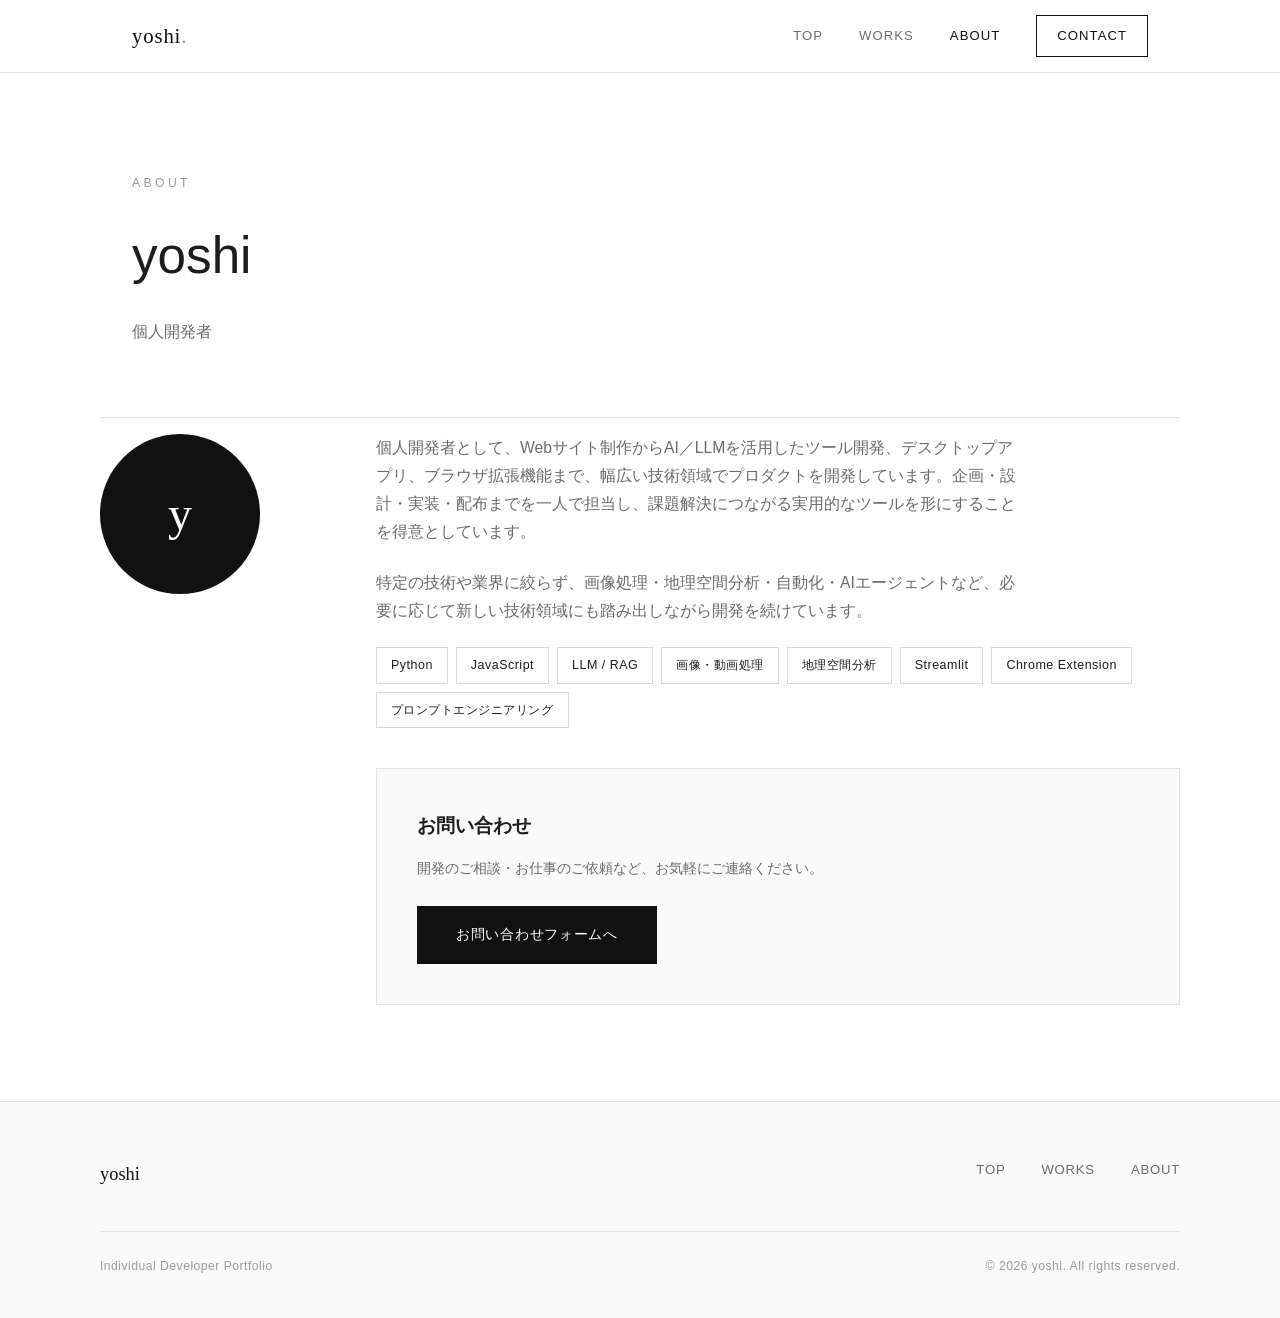
==== about.html @ 0b4eb1fd "Initial portfolio site commit" ====
<!DOCTYPE html>
<html lang="ja">
<head>
  <meta charset="UTF-8">
  <meta name="viewport" content="width=device-width, initial-scale=1.0">
  <title>About | yoshi Portfolio</title>
  <link rel="stylesheet" href="assets/style.css">
</head>
<body>

<header>
  <div class="header-inner">
    <a href="index.html" class="logo">yoshi<span class="dot">.</span></a>
    <nav>
      <a href="index.html" class="nav-link">Top</a>
      <a href="works.html" class="nav-link">Works</a>
      <a href="about.html" class="nav-link active">About</a>
      <a href="about.html#contact" class="nav-cta">Contact</a>
    </nav>
  </div>
</header>

<section class="page-head">
  <div class="eyebrow">About</div>
  <h1>yoshi</h1>
  <p>個人開発者</p>
</section>

<section class="about-section">
  <div class="about-inner">
    <div>
      <div class="avatar">y</div>
    </div>
    <div class="about-body">
      <p>個人開発者として、Webサイト制作からAI／LLMを活用したツール開発、デスクトップアプリ、ブラウザ拡張機能まで、幅広い技術領域でプロダクトを開発しています。企画・設計・実装・配布までを一人で担当し、課題解決につながる実用的なツールを形にすることを得意としています。</p>
      <p>特定の技術や業界に絞らず、画像処理・地理空間分析・自動化・AIエージェントなど、必要に応じて新しい技術領域にも踏み出しながら開発を続けています。</p>

      <div class="skill-row">
        <span class="skill">Python</span>
        <span class="skill">JavaScript</span>
        <span class="skill">LLM / RAG</span>
        <span class="skill">画像・動画処理</span>
        <span class="skill">地理空間分析</span>
        <span class="skill">Streamlit</span>
        <span class="skill">Chrome Extension</span>
        <span class="skill">プロンプトエンジニアリング</span>
      </div>

      <div class="contact-box" id="contact">
        <h3>お問い合わせ</h3>
        <p>開発のご相談・お仕事のご依頼など、お気軽にご連絡ください。</p>
        <a href="#" class="btn btn-dark">お問い合わせフォームへ</a>
      </div>
    </div>
  </div>
</section>

<footer>
  <div class="footer-inner">
    <a href="index.html" class="footer-logo">yoshi</a>
    <nav class="footer-nav">
      <a href="index.html">Top</a>
      <a href="works.html">Works</a>
      <a href="about.html">About</a>
    </nav>
  </div>
  <div class="footer-bottom">
    <span>Individual Developer Portfolio</span>
    <span>&copy; 2026 yoshi. All rights reserved.</span>
  </div>
</footer>

</body>
</html>
---- assets/style.css ----
/* ===== RESET & BASE ===== */
*, *::before, *::after { box-sizing: border-box; margin: 0; padding: 0; }

:root {
  --black:   #111111;
  --ink:     #1d1d1d;
  --gray-9:  #2b2b2b;
  --gray-6:  #6b6b6b;
  --gray-4:  #9a9a9a;
  --gray-2:  #d8d8d8;
  --gray-1:  #ececec;
  --paper:   #ffffff;
  --bg:      #fafafa;
  --line:    #e3e3e3;
}

html { scroll-behavior: smooth; }

body {
  font-family: 'Helvetica Neue', 'Hiragino Kaku Gothic ProN', 'Noto Sans JP', Meiryo, sans-serif;
  color: var(--ink);
  background: var(--paper);
  line-height: 1.8;
  -webkit-font-smoothing: antialiased;
}

a { color: inherit; text-decoration: none; }
img { display: block; max-width: 100%; }
ul { list-style: none; }
.serif { font-family: 'Times New Roman', 'Yu Mincho', 'Hiragino Mincho ProN', serif; }

/* ===== HEADER ===== */
header {
  position: sticky; top: 0; z-index: 100;
  background: rgba(255,255,255,.92);
  backdrop-filter: blur(8px);
  border-bottom: 1px solid var(--line);
}
.header-inner {
  max-width: 1080px; margin: 0 auto; padding: 0 32px;
  height: 72px; display: flex; align-items: center; justify-content: space-between;
}
.logo {
  font-family: 'Times New Roman', serif; font-size: 1.3rem; letter-spacing: .04em;
  color: var(--black);
}
.logo .dot { color: var(--gray-4); }
nav { display: flex; gap: 36px; align-items: center; }
nav a.nav-link { font-size: .82rem; letter-spacing: .08em; color: var(--gray-6); text-transform: uppercase; transition: color .2s; }
nav a.nav-link:hover, nav a.nav-link.active { color: var(--black); }
nav .nav-cta { border: 1px solid var(--black); color: var(--black); padding: 8px 20px; font-size: .82rem; letter-spacing: .08em; text-transform: uppercase; transition: all .2s; }
nav .nav-cta:hover { background: var(--black); color: var(--paper); }

/* ===== HERO (index) ===== */
.hero { max-width: 1080px; margin: 0 auto; padding: 120px 32px 96px; border-bottom: 1px solid var(--line); }
.hero .eyebrow { font-size: .76rem; letter-spacing: .28em; text-transform: uppercase; color: var(--gray-4); margin-bottom: 26px; }
.hero h1 { font-size: clamp(2.1rem, 5.5vw, 3.6rem); font-weight: 400; line-height: 1.35; margin-bottom: 28px; max-width: 760px; }
.hero h1 b { font-weight: 700; }
.hero p { max-width: 560px; color: var(--gray-6); font-size: 1rem; margin-bottom: 40px; }
.hero-actions { display: flex; gap: 18px; flex-wrap: wrap; }

/* ===== BUTTONS ===== */
.btn { display: inline-block; font-size: .9rem; letter-spacing: .05em; padding: 15px 38px; transition: all .2s; border: 1px solid var(--black); }
.btn-dark { background: var(--black); color: var(--paper); }
.btn-dark:hover { background: var(--gray-9); transform: translateY(-2px); }
.btn-outline { background: transparent; color: var(--black); }
.btn-outline:hover { background: var(--black); color: var(--paper); transform: translateY(-2px); }

/* ===== PAGE HEAD (works / about / detail) ===== */
.page-head { max-width: 1080px; margin: 0 auto; padding: 100px 32px 70px; border-bottom: 1px solid var(--line); }
.page-head .eyebrow { font-size: .76rem; letter-spacing: .28em; text-transform: uppercase; color: var(--gray-4); margin-bottom: 26px; }
.page-head h1 { font-size: clamp(2rem, 5vw, 3.2rem); font-weight: 400; line-height: 1.35; margin-bottom: 28px; }
.page-head h1 b { font-weight: 700; }
.page-head p { max-width: 620px; color: var(--gray-6); font-size: 1rem; }

/* ===== WORK GRID (works.html / index excerpt) ===== */
.work-grid-section { padding: 64px 32px 100px; }
.work-grid-inner { max-width: 1080px; margin: 0 auto; }
.work-grid {
  display: grid; grid-template-columns: repeat(3, 1fr); gap: 48px 32px;
}
.work-card { display: block; }
.work-card .visual { margin-bottom: 22px; }
.work-card .tag-line { font-size: .76rem; letter-spacing: .14em; text-transform: uppercase; color: var(--gray-4); margin-bottom: 10px; }
.work-card h3 { font-size: 1.12rem; font-weight: 700; margin-bottom: 10px; letter-spacing: .01em; }
.work-card .desc { color: var(--gray-6); font-size: .88rem; margin-bottom: 14px; }
.work-card .tech-row { display: flex; flex-wrap: wrap; gap: 6px; }

/* ===== VISUAL (abstract patterns + photo) ===== */
.visual {
  aspect-ratio: 4 / 3; background: var(--bg); border: 1px solid var(--line);
  position: relative; overflow: hidden;
  display: flex; align-items: flex-end; justify-content: flex-start;
}
.visual .num {
  position: relative; z-index: 1; font-family: 'Times New Roman', serif;
  font-size: clamp(2.6rem, 6vw, 3.6rem); line-height: 1; padding: 20px 24px;
  color: var(--gray-2);
}
.visual.photo { align-items: stretch; justify-content: stretch; }
.visual.photo img { width: 100%; height: 100%; object-fit: cover; filter: grayscale(1) contrast(1.08); }
.visual.photo .num { position: absolute; left: 0; bottom: 0; color: rgba(255,255,255,.65); text-shadow: 0 1px 6px rgba(0,0,0,.5); }

.visual.p1::after { content: ''; position: absolute; inset: 0; background-image: linear-gradient(var(--gray-1) 1px, transparent 1px), linear-gradient(90deg, var(--gray-1) 1px, transparent 1px); background-size: 28px 28px; opacity: .8; }
.visual.p2::after { content: ''; position: absolute; inset: 0; background-image: repeating-linear-gradient(45deg, var(--gray-2) 0 2px, transparent 2px 18px); opacity: .7; }
.visual.p3::after { content: ''; position: absolute; inset: 0; background-image: radial-gradient(var(--gray-2) 1.5px, transparent 1.5px); background-size: 20px 20px; opacity: .9; }
.visual.p4::after { content: ''; position: absolute; inset: 0; background-image: repeating-radial-gradient(circle at 30% 120%, transparent 0 22px, var(--gray-2) 22px 23px); opacity: .8; }
.visual.p5::after { content: ''; position: absolute; inset: 0; background-image: repeating-linear-gradient(90deg, var(--gray-2) 0 1px, transparent 1px 14px); opacity: .8; }
.visual.p6::after { content: ''; position: absolute; inset: 0; background: repeating-conic-gradient(var(--gray-1) 0% 25%, transparent 0% 50%) 0 0 / 24px 24px; opacity: .9; }

/* ===== WORK DETAIL ===== */
.detail-section { padding: 56px 32px 60px; }
.detail-inner { max-width: 1080px; margin: 0 auto; }
.detail-item { display: grid; grid-template-columns: 1fr 1fr; gap: 56px; align-items: start; }
.detail-visual .visual { aspect-ratio: 1 / 1; }
.detail-body .work-meta { font-size: .76rem; letter-spacing: .2em; text-transform: uppercase; color: var(--gray-4); margin-bottom: 18px; }
.detail-body h2 { font-size: clamp(1.6rem, 3.4vw, 2.2rem); font-weight: 700; margin-bottom: 16px; letter-spacing: .01em; }
.detail-body .role { font-size: .84rem; letter-spacing: .04em; color: var(--gray-6); margin-bottom: 24px; }
.detail-body > p { color: var(--gray-6); font-size: .96rem; margin-bottom: 26px; }
.feat-list { margin-bottom: 28px; }
.feat-list li { font-size: .9rem; color: var(--ink); padding: 9px 0 9px 26px; position: relative; border-top: 1px solid var(--line); }
.feat-list li:first-child { border-top: none; }
.feat-list li::before { content: '—'; position: absolute; left: 0; color: var(--gray-4); }
.tech-row { display: flex; flex-wrap: wrap; gap: 8px; }
.tech { font-size: .73rem; letter-spacing: .04em; color: var(--gray-6); border: 1px solid var(--gray-2); padding: 4px 12px; }

/* PREV / NEXT */
.detail-pager { max-width: 1080px; margin: 0 auto; padding: 0 32px 96px; display: flex; justify-content: space-between; border-top: 1px solid var(--line); padding-top: 32px; margin-top: 24px; }
.detail-pager a { font-size: .82rem; letter-spacing: .06em; color: var(--gray-6); text-transform: uppercase; }
.detail-pager a:hover { color: var(--black); }
.detail-pager .back { text-align: center; }

/* ===== ABOUT ===== */
.about-section { padding: 16px 32px 96px; }
.about-inner { max-width: 1080px; margin: 0 auto; display: grid; grid-template-columns: 220px 1fr; gap: 56px; }
.avatar { width: 160px; height: 160px; border-radius: 50%; background: var(--black); color: var(--paper); display: flex; align-items: center; justify-content: center; font-family: 'Times New Roman', serif; font-size: 3rem; }
.about-body p { color: var(--gray-6); font-size: .98rem; margin-bottom: 22px; max-width: 640px; }
.skill-row { display: flex; flex-wrap: wrap; gap: 8px; margin-bottom: 40px; }
.skill { font-size: .78rem; letter-spacing: .04em; color: var(--ink); border: 1px solid var(--gray-2); padding: 6px 14px; }
.contact-box { background: var(--bg); border: 1px solid var(--line); padding: 40px; }
.contact-box h3 { font-size: 1.2rem; font-weight: 700; margin-bottom: 12px; }
.contact-box p { color: var(--gray-6); font-size: .9rem; margin-bottom: 24px; }

/* ===== MORE / CTA ===== */
.more { background: var(--bg); border-top: 1px solid var(--line); border-bottom: 1px solid var(--line); padding: 80px 32px; text-align: center; }
.more .inner { max-width: 640px; margin: 0 auto; }
.more h3 { font-size: clamp(1.4rem, 3vw, 1.9rem); font-weight: 400; margin-bottom: 16px; }
.more h3 b { font-weight: 700; }
.more p { color: var(--gray-6); margin-bottom: 36px; }

/* ===== FOOTER ===== */
footer { background: var(--bg); border-top: 1px solid var(--line); padding: 56px 32px 40px; }
.footer-inner { max-width: 1080px; margin: 0 auto; display: flex; justify-content: space-between; align-items: flex-start; flex-wrap: wrap; gap: 32px; }
.footer-logo { font-family: 'Times New Roman', serif; font-size: 1.15rem; color: var(--black); }
.footer-nav { display: flex; gap: 36px; flex-wrap: wrap; }
.footer-nav a { font-size: .82rem; letter-spacing: .06em; color: var(--gray-6); text-transform: uppercase; }
.footer-nav a:hover { color: var(--black); }
.footer-bottom { max-width: 1080px; margin: 40px auto 0; padding-top: 24px; border-top: 1px solid var(--line); font-size: .76rem; color: var(--gray-4); letter-spacing: .04em; display: flex; justify-content: space-between; flex-wrap: wrap; gap: 12px; }

/* ===== RESPONSIVE ===== */
@media (max-width: 900px) {
  .work-grid { grid-template-columns: repeat(2, 1fr); }
  .about-inner { grid-template-columns: 1fr; }
  .avatar { margin-bottom: 8px; }
}
@media (max-width: 760px) {
  nav a.nav-link { display: none; }
  .hero { padding: 80px 24px 64px; }
  .page-head { padding: 72px 24px 54px; }
  .work-grid-section { padding: 24px 24px 72px; }
  .work-grid { grid-template-columns: 1fr; }
  .detail-item { grid-template-columns: 1fr; gap: 28px; }
  .detail-section { padding: 40px 24px 24px; }
  .detail-pager { padding: 0 24px 72px; }
  .about-section { padding: 8px 24px 72px; }
}
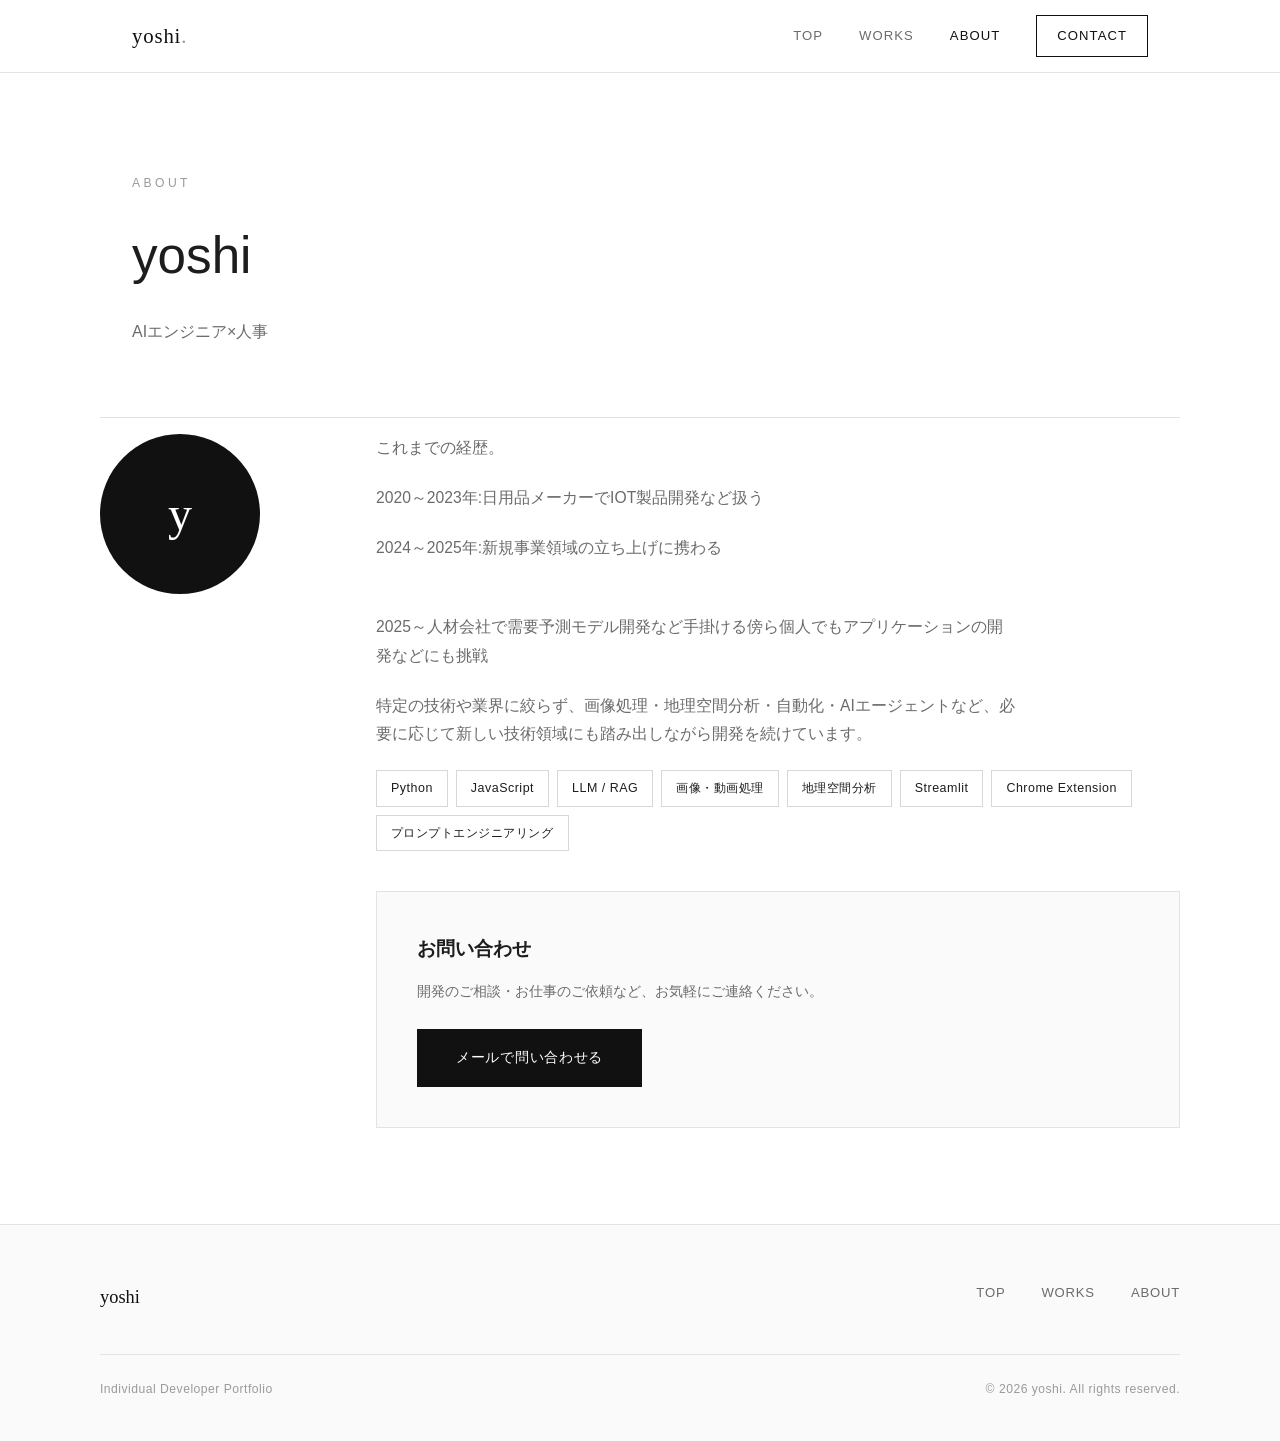
==== commit 5c6c7890: "サイト全体をブラッシュアップ - モバイル用ハンバーガーメニューを追加（全ページ） - お問い合わせボタンをメールリンク化 - 36MBのGIFを2.2MBのMP4に変換し、一覧は静止画に差し替え -" ====
--- a/about.html
+++ b/about.html
@@ -4,14 +4,26 @@
   <meta charset="UTF-8">
   <meta name="viewport" content="width=device-width, initial-scale=1.0">
   <title>About | yoshi Portfolio</title>
+  <meta name="description" content="個人開発者yoshiのプロフィール。Web制作からAI/LLM活用ツール、デスクトップアプリ、ブラウザ拡張機能まで、企画から配布までを一人で担当。">
+  <meta property="og:type" content="profile">
+  <meta property="og:site_name" content="yoshi Portfolio">
+  <meta property="og:title" content="About | yoshi Portfolio">
+  <meta property="og:description" content="個人開発者yoshiのプロフィール。企画・設計・実装・配布までを一人で担当しています。">
+  <meta property="og:locale" content="ja_JP">
+  <meta name="twitter:card" content="summary">
+  <link rel="icon" type="image/svg+xml" href="assets/favicon.svg">
   <link rel="stylesheet" href="assets/style.css">
+  <script defer src="assets/main.js"></script>
 </head>
 <body>
 
 <header>
   <div class="header-inner">
     <a href="index.html" class="logo">yoshi<span class="dot">.</span></a>
-    <nav>
+    <button class="nav-burger" type="button" aria-label="メニューを開く" aria-expanded="false" aria-controls="site-nav">
+      <span></span><span></span>
+    </button>
+    <nav id="site-nav">
       <a href="index.html" class="nav-link">Top</a>
       <a href="works.html" class="nav-link">Works</a>
       <a href="about.html" class="nav-link active">About</a>
@@ -23,7 +35,7 @@
 <section class="page-head">
   <div class="eyebrow">About</div>
   <h1>yoshi</h1>
-  <p>個人開発者</p>
+  <p>AIエンジニア×人事</p>
 </section>
 
 <section class="about-section">
@@ -32,7 +44,11 @@
       <div class="avatar">y</div>
     </div>
     <div class="about-body">
-      <p>個人開発者として、Webサイト制作からAI／LLMを活用したツール開発、デスクトップアプリ、ブラウザ拡張機能まで、幅広い技術領域でプロダクトを開発しています。企画・設計・実装・配布までを一人で担当し、課題解決につながる実用的なツールを形にすることを得意としています。</p>
+      <p>これまでの経歴。</p>
+      <p>2020～2023年:日用品メーカーでIOT製品開発など扱う</p>
+      <p>2024～2025年:新規事業領域の立ち上げに携わる</p>
+　　　<p>2025～人材会社で需要予測モデル開発など手掛ける傍ら個人でもアプリケーションの開発などにも挑戦</p>
+
       <p>特定の技術や業界に絞らず、画像処理・地理空間分析・自動化・AIエージェントなど、必要に応じて新しい技術領域にも踏み出しながら開発を続けています。</p>
 
       <div class="skill-row">
@@ -49,7 +65,7 @@
       <div class="contact-box" id="contact">
         <h3>お問い合わせ</h3>
         <p>開発のご相談・お仕事のご依頼など、お気軽にご連絡ください。</p>
-        <a href="#" class="btn btn-dark">お問い合わせフォームへ</a>
+        <a href="mailto:blightlight837@gmail.com" class="btn btn-dark">メールで問い合わせる</a>
       </div>
     </div>
   </div>
--- a/assets/style.css
+++ b/assets/style.css
@@ -25,9 +25,21 @@
 }
 
 a { color: inherit; text-decoration: none; }
-img { display: block; max-width: 100%; }
+img, video { display: block; max-width: 100%; }
 ul { list-style: none; }
 .serif { font-family: 'Times New Roman', 'Yu Mincho', 'Hiragino Mincho ProN', serif; }
+
+:focus-visible { outline: 2px solid var(--black); outline-offset: 3px; }
+::selection { background: var(--black); color: var(--paper); }
+
+/* ===== SCROLL REVEAL ===== */
+.js .reveal { opacity: 0; transform: translateY(24px); transition: opacity .7s ease, transform .7s ease; }
+.js .reveal.is-visible { opacity: 1; transform: none; }
+@media (prefers-reduced-motion: reduce) {
+  html { scroll-behavior: auto; }
+  .js .reveal { opacity: 1; transform: none; transition: none; }
+  *, *::before, *::after { animation-duration: .01ms !important; transition-duration: .01ms !important; }
+}
 
 /* ===== HEADER ===== */
 header {
@@ -50,6 +62,16 @@
 nav a.nav-link:hover, nav a.nav-link.active { color: var(--black); }
 nav .nav-cta { border: 1px solid var(--black); color: var(--black); padding: 8px 20px; font-size: .82rem; letter-spacing: .08em; text-transform: uppercase; transition: all .2s; }
 nav .nav-cta:hover { background: var(--black); color: var(--paper); }
+
+/* Hamburger (mobile only) */
+.nav-burger {
+  display: none; background: none; border: 0; cursor: pointer;
+  width: 40px; height: 40px; padding: 8px;
+  flex-direction: column; justify-content: center; gap: 7px;
+}
+.nav-burger span { display: block; height: 1.5px; width: 100%; background: var(--black); transition: transform .25s ease, opacity .2s ease; }
+.nav-open .nav-burger span:first-child { transform: translateY(4.25px) rotate(45deg); }
+.nav-open .nav-burger span:last-child { transform: translateY(-4.25px) rotate(-45deg); }
 
 /* ===== HERO (index) ===== */
 .hero { max-width: 1080px; margin: 0 auto; padding: 120px 32px 96px; border-bottom: 1px solid var(--line); }
@@ -80,9 +102,12 @@
   display: grid; grid-template-columns: repeat(3, 1fr); gap: 48px 32px;
 }
 .work-card { display: block; }
-.work-card .visual { margin-bottom: 22px; }
+.work-card .visual { margin-bottom: 22px; transition: border-color .3s ease; }
+.work-card:hover .visual { border-color: var(--gray-4); }
 .work-card .tag-line { font-size: .76rem; letter-spacing: .14em; text-transform: uppercase; color: var(--gray-4); margin-bottom: 10px; }
 .work-card h3 { font-size: 1.12rem; font-weight: 700; margin-bottom: 10px; letter-spacing: .01em; }
+.work-card h3::after { content: '\2192'; display: inline-block; margin-left: 8px; opacity: 0; transform: translateX(-6px); transition: opacity .25s ease, transform .25s ease; }
+.work-card:hover h3::after, .work-card:focus-visible h3::after { opacity: 1; transform: none; }
 .work-card .desc { color: var(--gray-6); font-size: .88rem; margin-bottom: 14px; }
 .work-card .tech-row { display: flex; flex-wrap: wrap; gap: 6px; }
 
@@ -98,7 +123,9 @@
   color: var(--gray-2);
 }
 .visual.photo { align-items: stretch; justify-content: stretch; }
-.visual.photo img { width: 100%; height: 100%; object-fit: cover; filter: grayscale(1) contrast(1.08); }
+.visual.photo img { width: 100%; height: 100%; object-fit: cover; filter: grayscale(1) contrast(1.08); transition: filter .5s ease, transform .5s ease; }
+.visual.photo video { width: 100%; height: 100%; object-fit: cover; }
+.work-card:hover .visual.photo img { filter: grayscale(0) contrast(1.02); transform: scale(1.03); }
 .visual.photo .num { position: absolute; left: 0; bottom: 0; color: rgba(255,255,255,.65); text-shadow: 0 1px 6px rgba(0,0,0,.5); }
 
 .visual.p1::after { content: ''; position: absolute; inset: 0; background-image: linear-gradient(var(--gray-1) 1px, transparent 1px), linear-gradient(90deg, var(--gray-1) 1px, transparent 1px); background-size: 28px 28px; opacity: .8; }
@@ -164,7 +191,11 @@
   .avatar { margin-bottom: 8px; }
 }
 @media (max-width: 760px) {
-  nav a.nav-link { display: none; }
+  .nav-burger { display: flex; }
+  header nav { position: absolute; top: 72px; left: 0; right: 0; background: rgba(255,255,255,.97); backdrop-filter: blur(8px); border-bottom: 1px solid var(--line); flex-direction: column; align-items: stretch; gap: 0; padding: 8px 24px 24px; display: none; }
+  header.nav-open nav { display: flex; }
+  header nav a.nav-link { display: block; padding: 14px 0; border-bottom: 1px solid var(--line); font-size: .9rem; }
+  header nav .nav-cta { margin-top: 20px; text-align: center; padding: 12px 20px; }
   .hero { padding: 80px 24px 64px; }
   .page-head { padding: 72px 24px 54px; }
   .work-grid-section { padding: 24px 24px 72px; }
